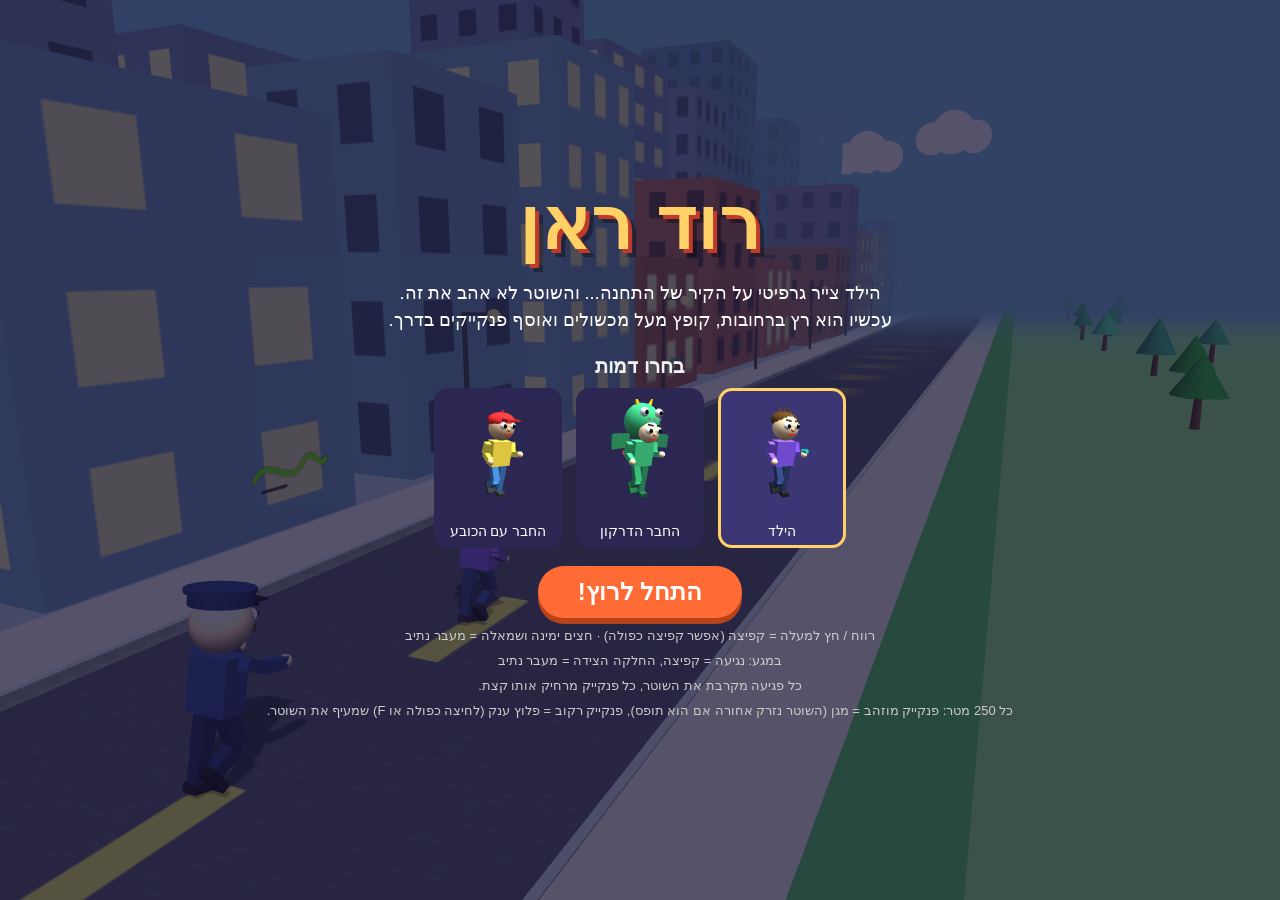
==== index.html @ 54553877 "רוד ראן: משחק ריצה תלת-ממדי בדפדפן - Three.js (vendored), שלושה נתיבים, קפיצה כפולה - השוטר רודף אחר" ====
<!DOCTYPE html>
<html lang="he" dir="rtl">
<head>
  <meta charset="UTF-8">
  <meta name="viewport" content="width=device-width, initial-scale=1.0, user-scalable=no">
  <title>רוד ראן</title>
  <link rel="icon" href="data:,">
  <link rel="stylesheet" href="style.css">
</head>
<body>
  <div id="stage">
    <canvas id="game"></canvas>
    <div id="vignette"></div>
    <div id="flash"></div>

    <!-- HUD -->
    <div id="hud" class="screen hidden">
      <div class="hud-item">🥞 <span id="hud-pancakes">0</span></div>
      <div class="hud-item">📏 <span id="hud-distance">0</span> מ'</div>
      <div class="hud-item cop-meter" title="כמה השוטר קרוב">
        👮 <div class="bar"><div id="hud-cop" class="fill"></div></div>
      </div>
      <div id="hud-shield" class="hud-item power hidden">🛡️ מגן</div>
      <div id="hud-fart" class="hud-item power hidden">💨 פלוץ מוכן! לחיצה כפולה</div>
    </div>

    <!-- תפריט ראשי -->
    <div id="menu" class="screen overlay">
      <h1>רוד ראן</h1>
      <p class="story">
        הילד צייר גרפיטי על הקיר של התחנה... והשוטר לא אהב את זה.<br>
        עכשיו הוא רץ ברחובות, קופץ מעל מכשולים ואוסף פנקייקים בדרך.
      </p>
      <h2>בחרו דמות</h2>
      <div id="chars" class="chars">
        <button class="char selected" data-char="kid">
          <canvas width="110" height="120"></canvas>
          <span>הילד</span>
        </button>
        <button class="char" data-char="dragon">
          <canvas width="110" height="120"></canvas>
          <span>החבר הדרקון</span>
        </button>
        <button class="char" data-char="redhat">
          <canvas width="110" height="120"></canvas>
          <span>החבר עם הכובע</span>
        </button>
      </div>
      <button id="start" class="big">התחל לרוץ!</button>
      <p class="hint">רווח / חץ למעלה = קפיצה (אפשר קפיצה כפולה) · חצים ימינה ושמאלה = מעבר נתיב</p>
      <p class="hint">במגע: נגיעה = קפיצה, החלקה הצידה = מעבר נתיב</p>
      <p class="hint">כל פגיעה מקרבת את השוטר, כל פנקייק מרחיק אותו קצת.</p>
      <p class="hint">כל 250 מטר: פנקייק מוזהב = מגן (השוטר נזרק אחורה אם הוא תופס), פנקייק רקוב = פלוץ ענק (לחיצה כפולה או F) שמעיף את השוטר.</p>
    </div>

    <!-- סיום משחק -->
    <div id="gameover" class="screen overlay hidden">
      <h1>נתפסת!</h1>
      <p class="score-line">🥞 פנקייקים: <span id="go-pancakes">0</span></p>
      <p class="score-line">📏 מרחק: <span id="go-distance">0</span> מ'</p>
      <p class="score-line">⭐ ניקוד: <span id="go-score">0</span></p>
      <p class="score-line best">🏆 שיא: <span id="go-best">0</span></p>
      <button id="restart" class="big">עוד פעם!</button>
      <button id="tomenu" class="small">חזרה לתפריט</button>
    </div>
  </div>

  <script src="vendor/three.min.js"></script>
  <script src="src/game.js"></script>
</body>
</html>
---- style.css ----
* { box-sizing: border-box; }

html, body {
  margin: 0;
  height: 100%;
  background: #1a1630;
  font-family: "Segoe UI", "Heebo", Arial, sans-serif;
  color: #fff;
  overflow: hidden;
  touch-action: manipulation;
}

#stage {
  position: relative;
  width: 100vw;
  height: 100vh;
}

canvas#game {
  position: absolute;
  inset: 0;
  width: 100%;
  height: 100%;
  display: block;
  background: #7fc4f0;
}

/* אפקטים מעל התמונה */
#vignette, #flash {
  position: absolute;
  inset: 0;
  pointer-events: none;
  opacity: 0;
}
#vignette { background: radial-gradient(ellipse at center, rgba(255,0,0,0) 45%, rgba(255,0,0,0.55) 100%); }
#flash { background: #fff; }

.screen {
  position: absolute;
  inset: 0;
}

.hidden { display: none !important; }

.overlay {
  display: flex;
  flex-direction: column;
  align-items: center;
  justify-content: center;
  gap: 10px;
  background: rgba(20, 16, 48, 0.72);
  text-align: center;
  padding: 16px;
}

.overlay h1 {
  margin: 0;
  font-size: clamp(36px, 8vw, 72px);
  color: #ffd166;
  text-shadow: 4px 4px 0 #c0392b, 8px 8px 0 rgba(0,0,0,0.35);
  letter-spacing: 2px;
}

.overlay h2 { margin: 6px 0 0; font-size: 20px; color: #f1f1f1; }

.story { max-width: 600px; margin: 4px 0; font-size: clamp(13px, 2vw, 18px); line-height: 1.5; }
.hint { margin: 0; font-size: 13px; color: #ccc; }

.chars { display: flex; gap: 14px; }

.char {
  background: #2c2752;
  border: 3px solid transparent;
  border-radius: 14px;
  color: #fff;
  cursor: pointer;
  padding: 8px 6px 6px;
  display: flex;
  flex-direction: column;
  align-items: center;
  gap: 4px;
  font-size: 14px;
  transition: transform .1s, border-color .1s;
}
.char:hover { transform: translateY(-3px); }
.char.selected { border-color: #ffd166; background: #3d3675; }
.char canvas { width: 110px; height: 120px; }

button.big {
  margin-top: 8px;
  font-size: 24px;
  font-weight: bold;
  padding: 12px 40px;
  border: none;
  border-radius: 40px;
  background: #ff6b35;
  color: #fff;
  cursor: pointer;
  box-shadow: 0 6px 0 #b8431a;
  font-family: inherit;
}
button.big:active { transform: translateY(4px); box-shadow: 0 2px 0 #b8431a; }

button.small {
  font-size: 14px;
  padding: 6px 18px;
  border: 2px solid #aaa;
  border-radius: 20px;
  background: transparent;
  color: #ddd;
  cursor: pointer;
  font-family: inherit;
}

.score-line { margin: 2px 0; font-size: 22px; }
.score-line.best { color: #ffd166; }

/* HUD */
#hud {
  pointer-events: none;
  display: flex;
  gap: 16px;
  padding: 12px 18px;
  align-items: flex-start;
  height: auto;
  font-size: clamp(14px, 2.4vw, 22px);
  font-weight: bold;
  text-shadow: 2px 2px 0 rgba(0,0,0,0.5);
}
.hud-item {
  background: rgba(0,0,0,0.35);
  padding: 4px 12px;
  border-radius: 20px;
  display: flex;
  align-items: center;
  gap: 6px;
}
.cop-meter .bar {
  width: 120px;
  height: 12px;
  background: rgba(255,255,255,0.25);
  border-radius: 6px;
  overflow: hidden;
}
.cop-meter .fill {
  height: 100%;
  width: 0%;
  background: linear-gradient(90deg, #2ecc71, #f1c40f, #e74c3c);
  transition: width .1s linear;
}

.hud-item.power {
  background: rgba(255, 209, 102, 0.85);
  color: #1a1630;
  animation: pulse 1s infinite alternate;
}
#hud-fart { background: rgba(159, 205, 50, 0.9); }
@keyframes pulse { from { transform: scale(1); } to { transform: scale(1.06); } }
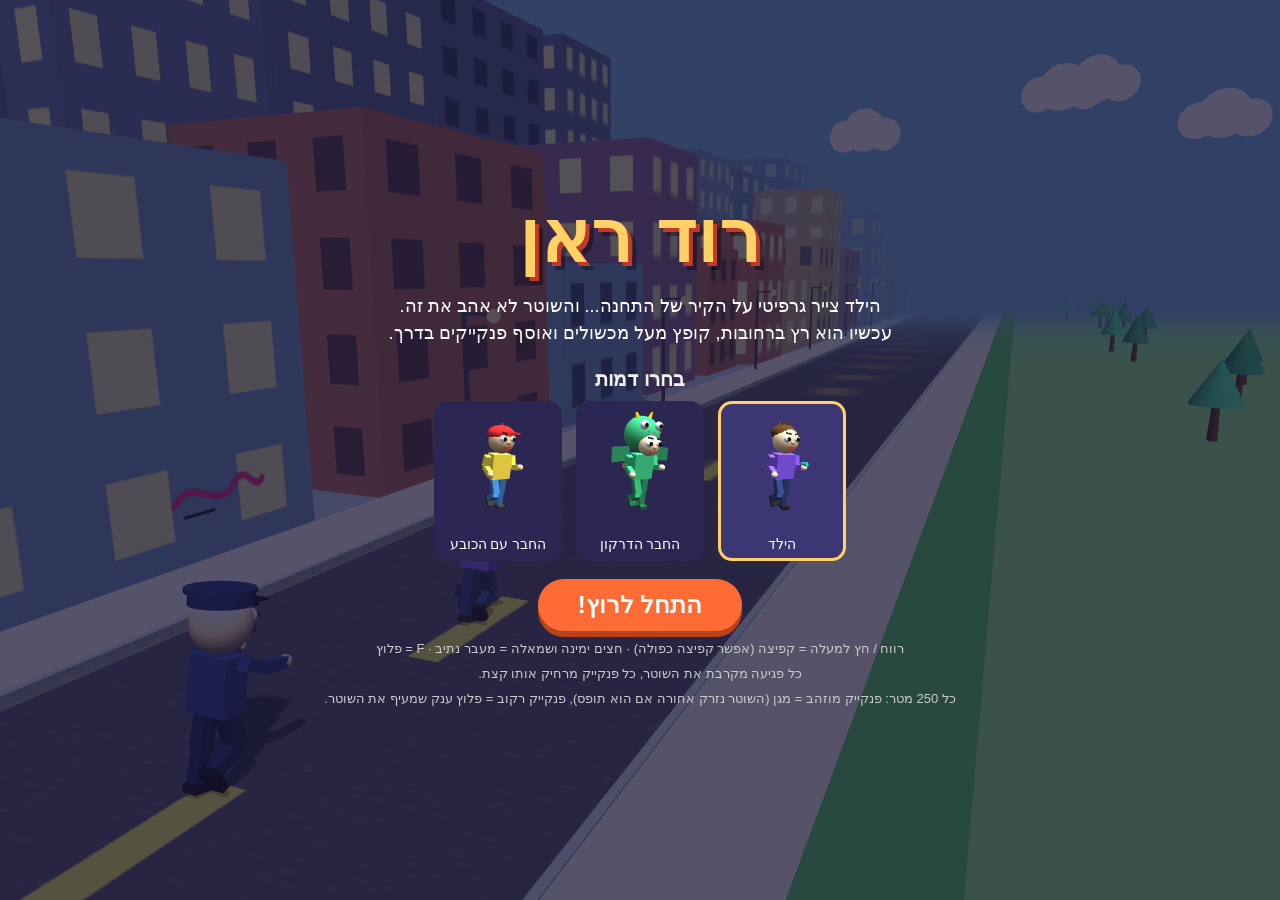
==== commit b265053e: "התאמה למובייל: מחוות החלקה, פריסה רספונסיבית ומצלמה לפי יחס מסך - החלקה ימינה/שמאלה = נתיב, למעלה = " ====
--- a/index.html
+++ b/index.html
@@ -2,7 +2,12 @@
 <html lang="he" dir="rtl">
 <head>
   <meta charset="UTF-8">
-  <meta name="viewport" content="width=device-width, initial-scale=1.0, user-scalable=no">
+  <meta name="viewport" content="width=device-width, initial-scale=1.0, maximum-scale=1.0, user-scalable=no, viewport-fit=cover">
+  <meta name="theme-color" content="#1a1630">
+  <meta name="mobile-web-app-capable" content="yes">
+  <meta name="apple-mobile-web-app-capable" content="yes">
+  <meta name="apple-mobile-web-app-status-bar-style" content="black-translucent">
+  <meta name="apple-mobile-web-app-title" content="רוד ראן">
   <title>רוד ראן</title>
   <link rel="icon" href="data:,">
   <link rel="stylesheet" href="style.css">
@@ -21,7 +26,7 @@
         👮 <div class="bar"><div id="hud-cop" class="fill"></div></div>
       </div>
       <div id="hud-shield" class="hud-item power hidden">🛡️ מגן</div>
-      <div id="hud-fart" class="hud-item power hidden">💨 פלוץ מוכן! לחיצה כפולה</div>
+      <div id="hud-fart" class="hud-item power hidden">💨 פלוץ מוכן!</div>
     </div>
 
     <!-- תפריט ראשי -->
@@ -47,10 +52,10 @@
         </button>
       </div>
       <button id="start" class="big">התחל לרוץ!</button>
-      <p class="hint">רווח / חץ למעלה = קפיצה (אפשר קפיצה כפולה) · חצים ימינה ושמאלה = מעבר נתיב</p>
-      <p class="hint">במגע: נגיעה = קפיצה, החלקה הצידה = מעבר נתיב</p>
+      <p class="hint desktop-only">רווח / חץ למעלה = קפיצה (אפשר קפיצה כפולה) · חצים ימינה ושמאלה = מעבר נתיב · F = פלוץ</p>
+      <p class="hint mobile-only">החלקה ימינה/שמאלה = מעבר נתיב · החלקה למעלה או נגיעה = קפיצה · החלקה למטה או נגיעה כפולה = פלוץ</p>
       <p class="hint">כל פגיעה מקרבת את השוטר, כל פנקייק מרחיק אותו קצת.</p>
-      <p class="hint">כל 250 מטר: פנקייק מוזהב = מגן (השוטר נזרק אחורה אם הוא תופס), פנקייק רקוב = פלוץ ענק (לחיצה כפולה או F) שמעיף את השוטר.</p>
+      <p class="hint">כל 250 מטר: פנקייק מוזהב = מגן (השוטר נזרק אחורה אם הוא תופס), פנקייק רקוב = פלוץ ענק שמעיף את השוטר.</p>
     </div>
 
     <!-- סיום משחק -->
--- a/style.css
+++ b/style.css
@@ -8,12 +8,18 @@
   color: #fff;
   overflow: hidden;
   touch-action: manipulation;
+  overscroll-behavior: none;
+  -webkit-user-select: none;
+  user-select: none;
+  -webkit-touch-callout: none;
+  -webkit-tap-highlight-color: transparent;
 }
 
 #stage {
   position: relative;
   width: 100vw;
   height: 100vh;
+  height: 100dvh;   /* גובה אמיתי במובייל, בלי סרגלי הדפדפן */
 }
 
 canvas#game {
@@ -23,6 +29,13 @@
   height: 100%;
   display: block;
   background: #7fc4f0;
+  touch-action: none;   /* כל המחוות שייכות למשחק, לא לדפדפן */
+}
+
+.mobile-only { display: none; }
+@media (pointer: coarse) {
+  .mobile-only { display: block; }
+  .desktop-only { display: none; }
 }
 
 /* אפקטים מעל התמונה */
@@ -119,8 +132,9 @@
 #hud {
   pointer-events: none;
   display: flex;
+  flex-wrap: wrap;
   gap: 16px;
-  padding: 12px 18px;
+  padding: max(12px, env(safe-area-inset-top)) max(18px, env(safe-area-inset-right)) 12px max(18px, env(safe-area-inset-left));
   align-items: flex-start;
   height: auto;
   font-size: clamp(14px, 2.4vw, 22px);
@@ -156,3 +170,34 @@
 }
 #hud-fart { background: rgba(159, 205, 50, 0.9); }
 @keyframes pulse { from { transform: scale(1); } to { transform: scale(1.06); } }
+
+/* ---------- מובייל ---------- */
+@media (max-width: 640px) {
+  .overlay { gap: 6px; padding: 12px; overflow-y: auto; }
+  .overlay h1 { font-size: clamp(34px, 12vw, 56px); text-shadow: 3px 3px 0 #c0392b; }
+  .overlay h2 { font-size: 16px; margin-top: 2px; }
+  .story { font-size: 13px; line-height: 1.4; }
+  .hint { font-size: 11px; line-height: 1.4; }
+  .chars { gap: 8px; }
+  .char { padding: 6px 4px 4px; font-size: 12px; border-radius: 10px; }
+  .char canvas { width: 82px; height: 90px; }
+  button.big { font-size: 20px; padding: 12px 34px; }
+  button.small { padding: 8px 20px; }
+  .score-line { font-size: 18px; }
+  #hud { gap: 6px; padding: max(8px, env(safe-area-inset-top)) 10px 8px; font-size: 14px; }
+  .hud-item { padding: 3px 9px; }
+  .cop-meter .bar { width: 64px; height: 10px; }
+}
+
+/* טלפון במצב רוחב: גובה קטן */
+@media (max-height: 460px) {
+  .overlay { gap: 3px; padding: 8px; overflow-y: auto; }
+  .overlay h1 { font-size: 34px; }
+  .overlay h2 { font-size: 14px; margin: 0; }
+  .story { display: none; }
+  .hint { font-size: 11px; }
+  .char canvas { width: 64px; height: 70px; }
+  .char { padding: 4px; font-size: 11px; }
+  button.big { font-size: 18px; padding: 8px 28px; margin-top: 2px; }
+  .score-line { font-size: 16px; margin: 0; }
+}
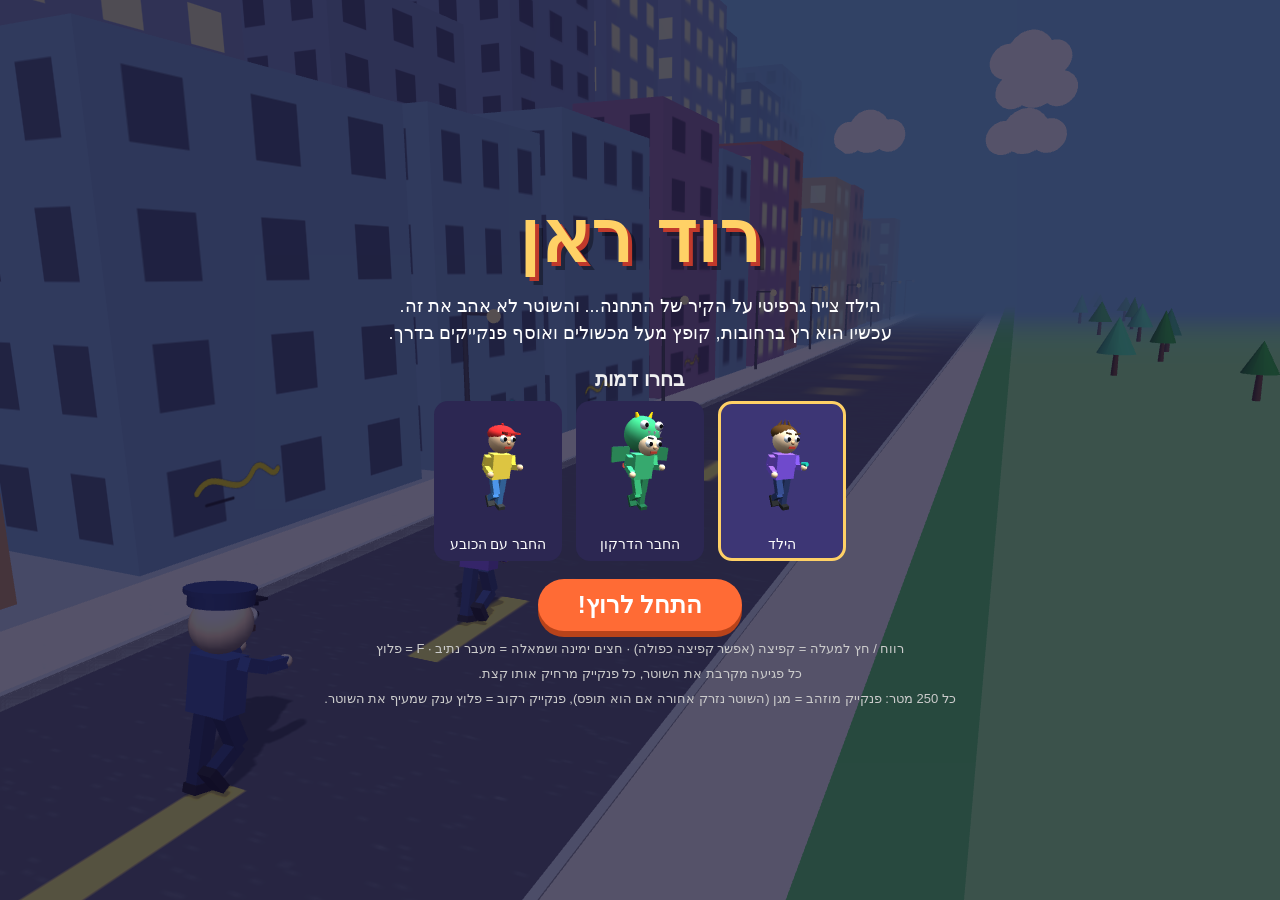
==== commit 028578f7: "מובייל: מעבר לאירועי touch ישירים + עקיפת מטמון - החלקות ונגיעות דרך touchstart/touchmove/touchend ע" ====
--- a/index.html
+++ b/index.html
@@ -10,7 +10,7 @@
   <meta name="apple-mobile-web-app-title" content="רוד ראן">
   <title>רוד ראן</title>
   <link rel="icon" href="data:,">
-  <link rel="stylesheet" href="style.css">
+  <link rel="stylesheet" href="style.css?v=4">
 </head>
 <body>
   <div id="stage">
@@ -71,6 +71,6 @@
   </div>
 
   <script src="vendor/three.min.js"></script>
-  <script src="src/game.js"></script>
+  <script src="src/game.js?v=4"></script>
 </body>
 </html>
--- a/style.css
+++ b/style.css
@@ -31,6 +31,8 @@
   background: #7fc4f0;
   touch-action: none;   /* כל המחוות שייכות למשחק, לא לדפדפן */
 }
+#stage { touch-action: none; }
+#menu, #gameover { touch-action: manipulation; }   /* בתפריטים הכפתורים צריכים לעבוד רגיל */
 
 .mobile-only { display: none; }
 @media (pointer: coarse) {
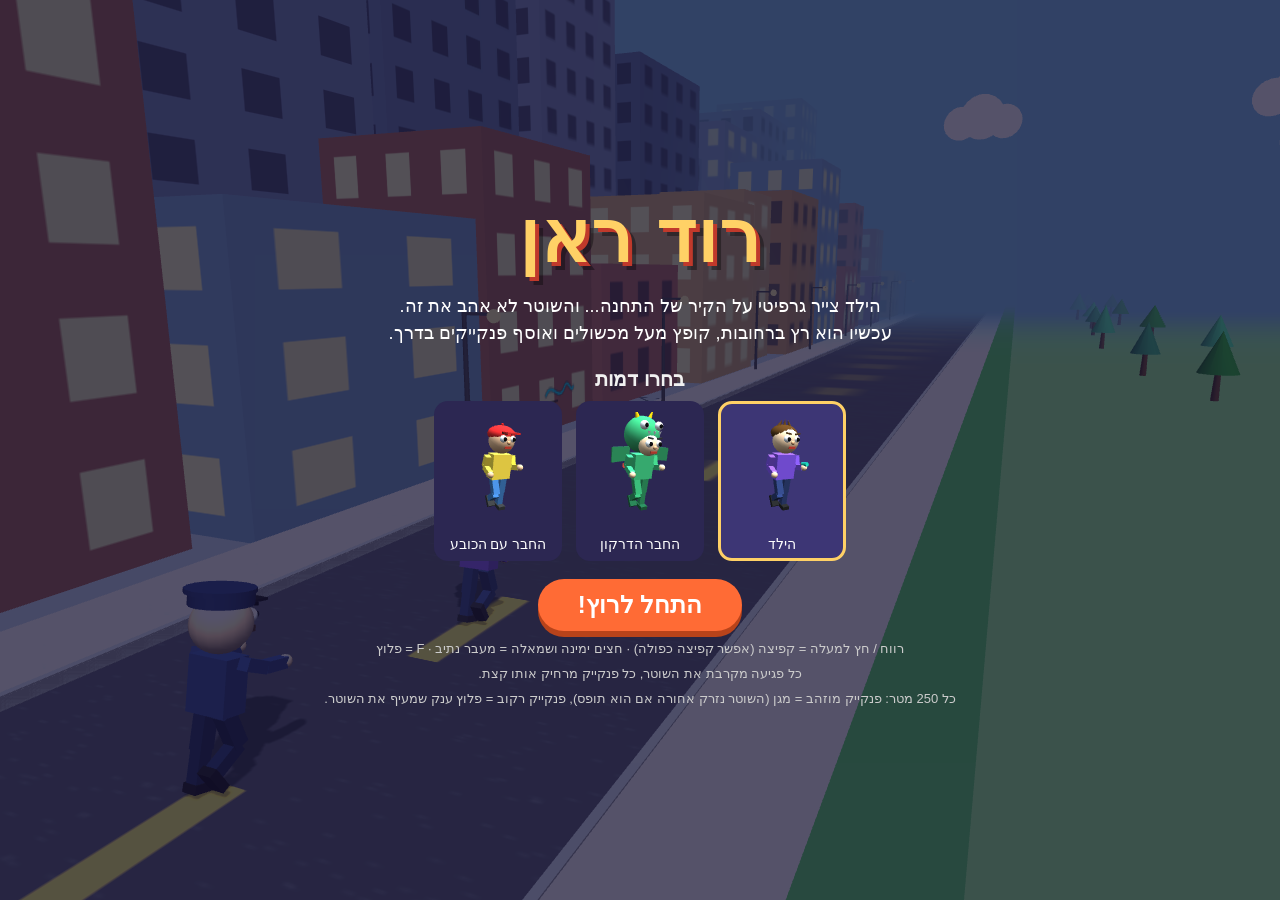
==== commit ef56213e: "סאונד: אפקטים אמיתיים מ-ElevenLabs במקום הצפצופים - 8 אפקטים (קפיצה, פנקייק, פגיעה, תפיסה, מוזהב, רק" ====
--- a/index.html
+++ b/index.html
@@ -10,7 +10,7 @@
   <meta name="apple-mobile-web-app-title" content="רוד ראן">
   <title>רוד ראן</title>
   <link rel="icon" href="data:,">
-  <link rel="stylesheet" href="style.css?v=4">
+  <link rel="stylesheet" href="style.css?v=5">
 </head>
 <body>
   <div id="stage">
@@ -71,6 +71,6 @@
   </div>
 
   <script src="vendor/three.min.js"></script>
-  <script src="src/game.js?v=4"></script>
+  <script src="src/game.js?v=5"></script>
 </body>
 </html>
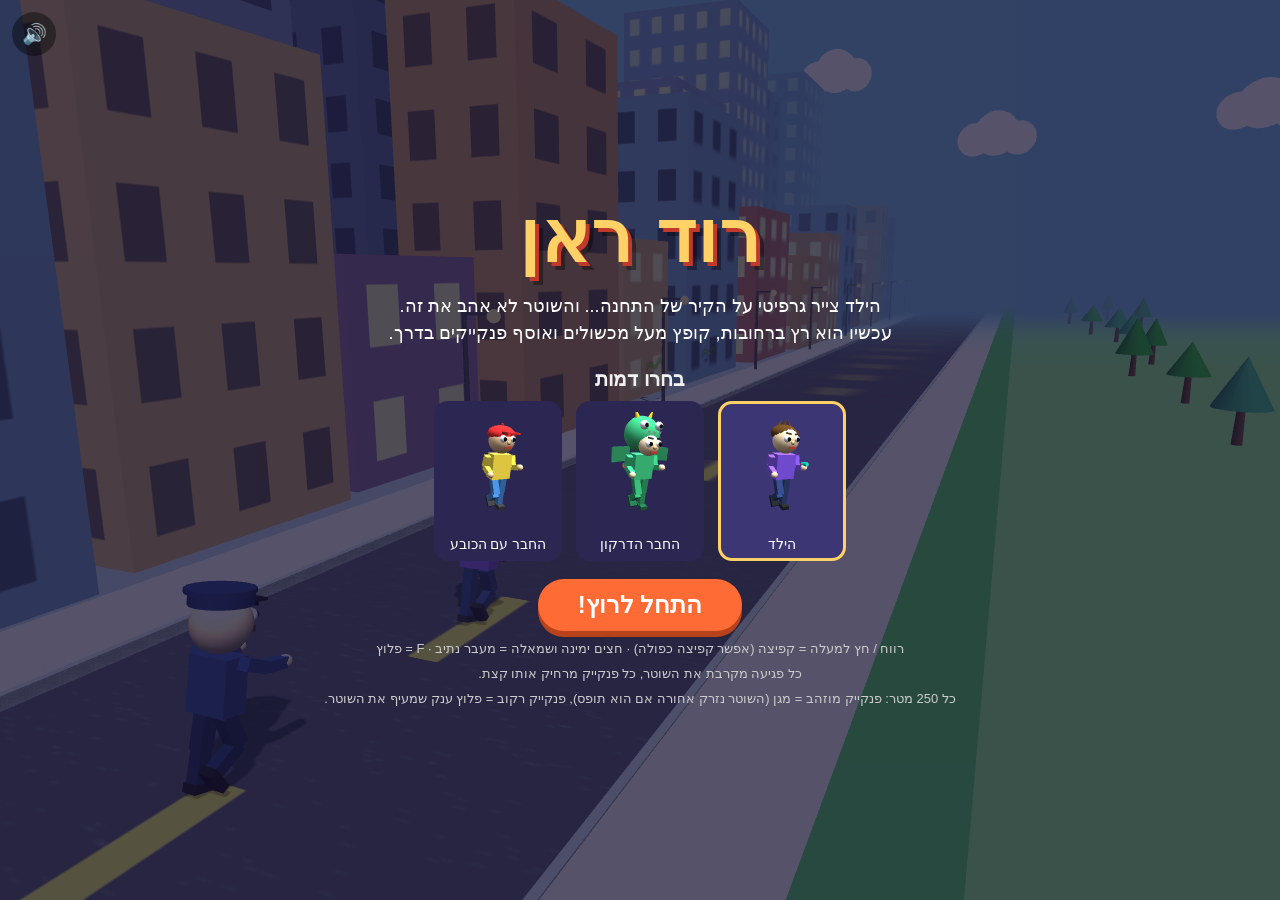
==== commit 391ecc1d: "מוזיקת רקע: לופ אינסטרומנטלי בווליום נמוך + כפתור השתקה - לופ של 38 שניות שהופק ב-eleven_music_v2, א" ====
--- a/index.html
+++ b/index.html
@@ -10,11 +10,12 @@
   <meta name="apple-mobile-web-app-title" content="רוד ראן">
   <title>רוד ראן</title>
   <link rel="icon" href="data:,">
-  <link rel="stylesheet" href="style.css?v=5">
+  <link rel="stylesheet" href="style.css?v=7">
 </head>
 <body>
   <div id="stage">
     <canvas id="game"></canvas>
+    <button id="sound-toggle" title="סאונד" aria-label="סאונד">🔊</button>
     <div id="vignette"></div>
     <div id="flash"></div>
 
@@ -71,6 +72,6 @@
   </div>
 
   <script src="vendor/three.min.js"></script>
-  <script src="src/game.js?v=5"></script>
+  <script src="src/game.js?v=7"></script>
 </body>
 </html>
--- a/style.css
+++ b/style.css
@@ -135,8 +135,10 @@
   pointer-events: none;
   display: flex;
   flex-wrap: wrap;
-  gap: 16px;
-  padding: max(12px, env(safe-area-inset-top)) max(18px, env(safe-area-inset-right)) 12px max(18px, env(safe-area-inset-left));
+  align-content: flex-start;   /* שורה שנייה נצמדת לשורה הראשונה ולא נמתחת לאמצע המסך */
+  gap: 8px 16px;
+  /* מרווח משמאל שומר מקום לכפתור הסאונד */
+  padding: max(12px, env(safe-area-inset-top)) max(18px, env(safe-area-inset-right)) 12px calc(68px + env(safe-area-inset-left));
   align-items: flex-start;
   height: auto;
   font-size: clamp(14px, 2.4vw, 22px);
@@ -186,7 +188,7 @@
   button.big { font-size: 20px; padding: 12px 34px; }
   button.small { padding: 8px 20px; }
   .score-line { font-size: 18px; }
-  #hud { gap: 6px; padding: max(8px, env(safe-area-inset-top)) 10px 8px; font-size: 14px; }
+  #hud { gap: 6px 8px; padding: max(8px, env(safe-area-inset-top)) 10px 8px calc(58px + env(safe-area-inset-left)); font-size: 14px; }
   .hud-item { padding: 3px 9px; }
   .cop-meter .bar { width: 64px; height: 10px; }
 }
@@ -203,3 +205,30 @@
   button.big { font-size: 18px; padding: 8px 28px; margin-top: 2px; }
   .score-line { font-size: 16px; margin: 0; }
 }
+
+/* כפתור השתקה - תמיד גלוי, גם בתפריט וגם במשחק */
+#sound-toggle {
+  position: absolute;
+  top: max(12px, env(safe-area-inset-top));
+  left: max(12px, env(safe-area-inset-left));
+  z-index: 5;
+  width: 44px;
+  height: 44px;
+  border: none;
+  border-radius: 50%;
+  background: rgba(0, 0, 0, 0.4);
+  color: #fff;
+  font-size: 20px;
+  line-height: 1;
+  cursor: pointer;
+  display: flex;
+  align-items: center;
+  justify-content: center;
+  padding: 0;
+}
+#sound-toggle:active { transform: scale(0.92); }
+#sound-toggle.muted { opacity: 0.55; }
+
+@media (max-width: 640px) {
+  #sound-toggle { width: 38px; height: 38px; font-size: 17px; }
+}
